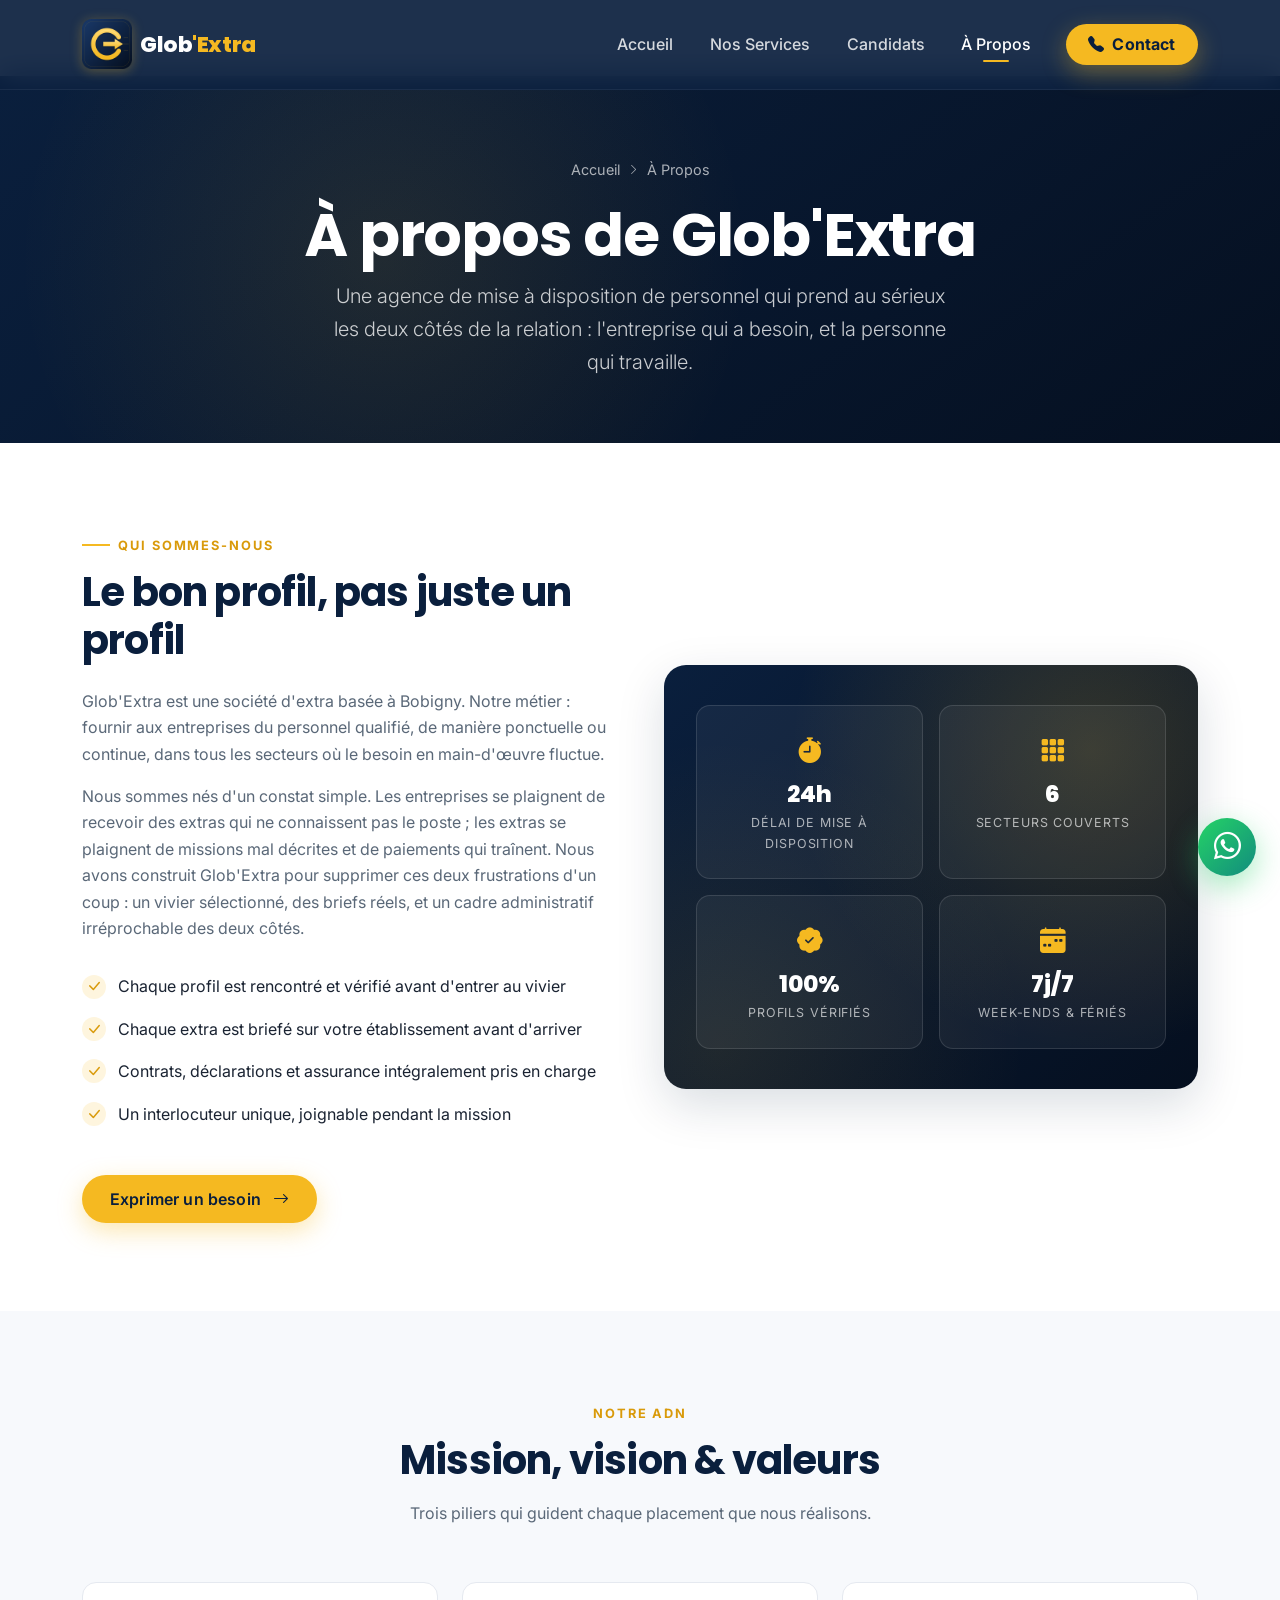
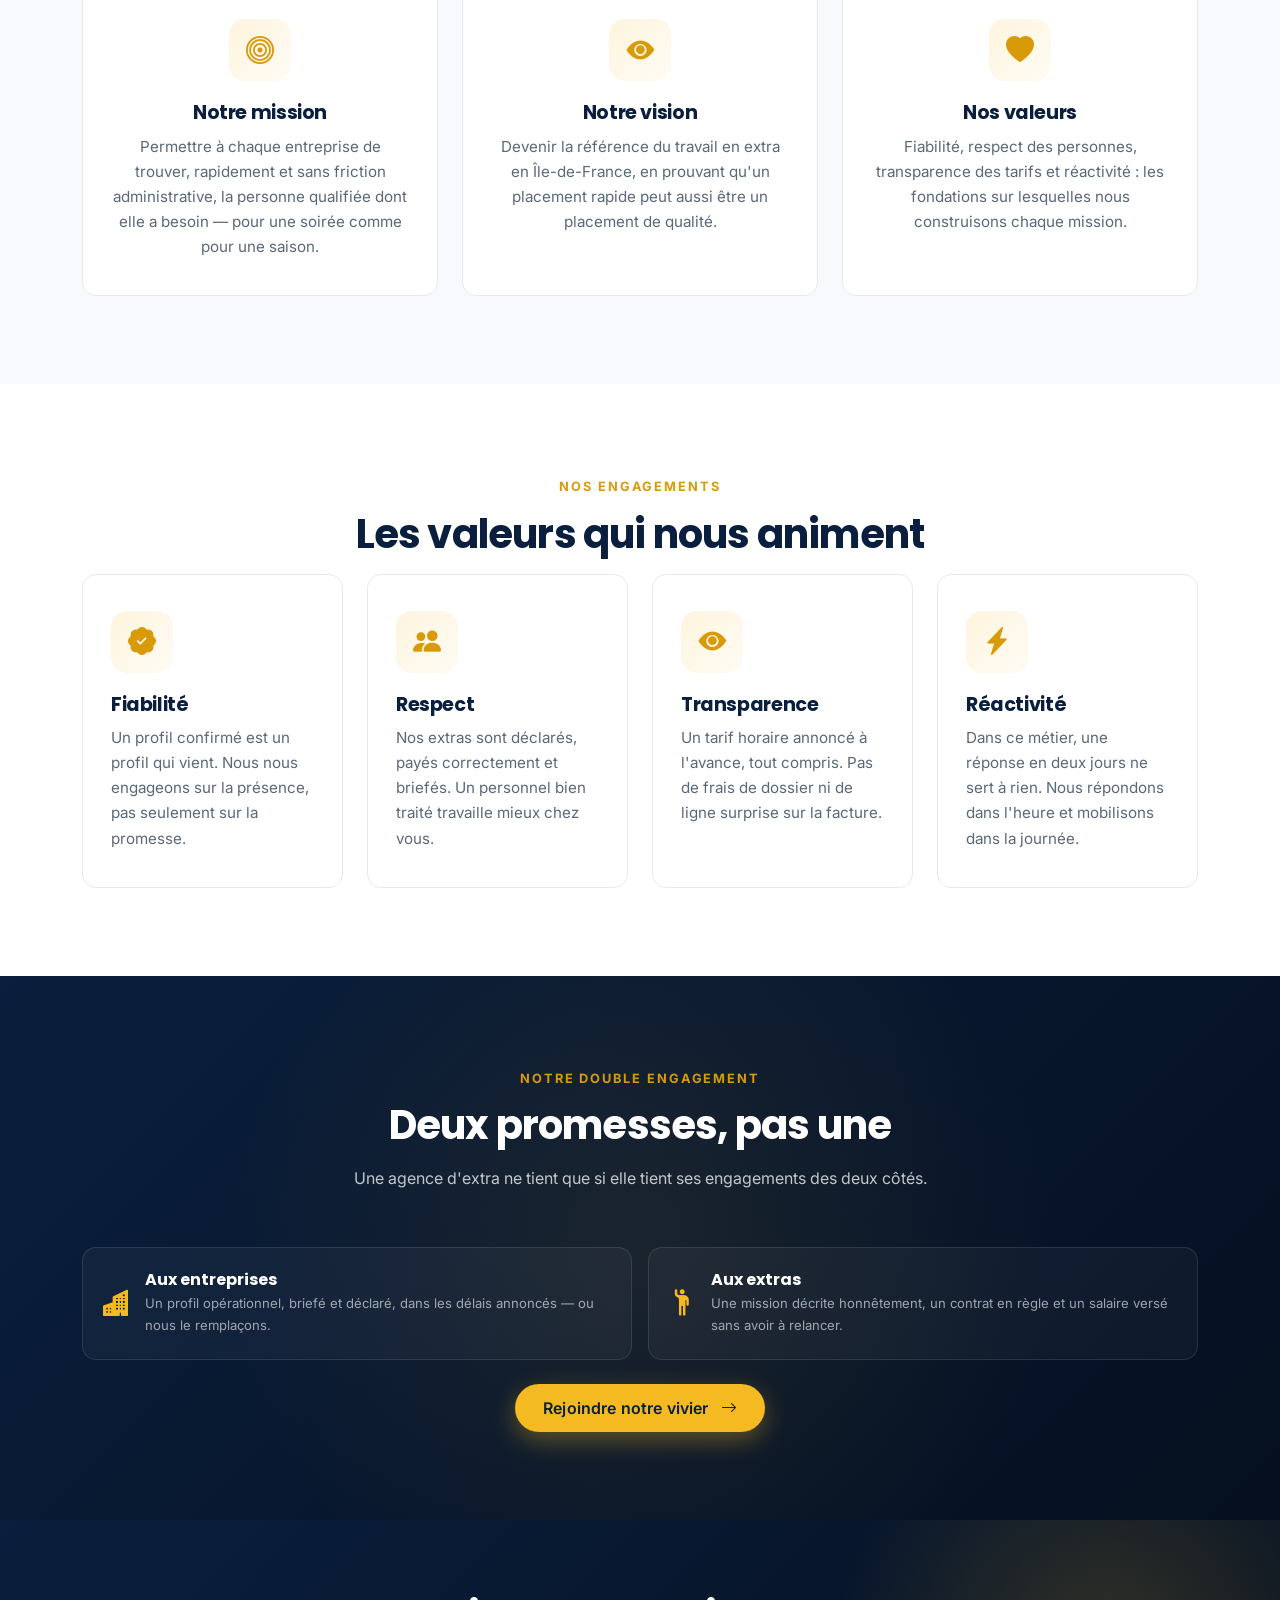
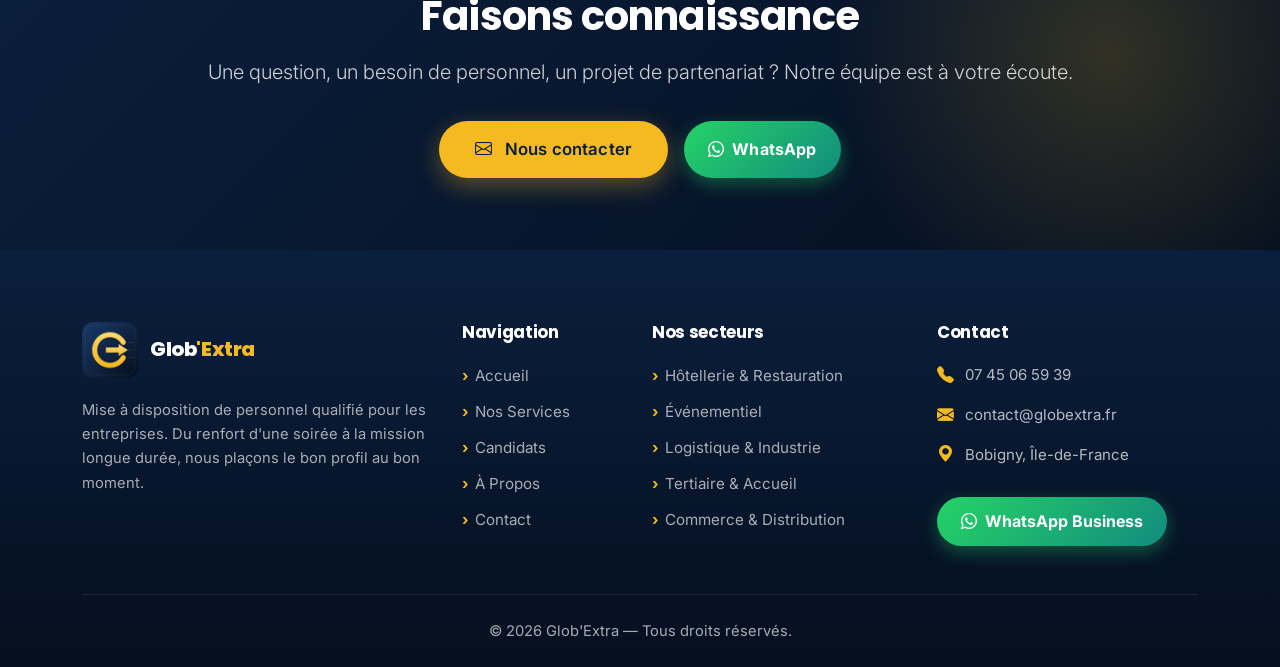
==== about.html @ 1955efe9 "first commit" ====
<!DOCTYPE html>
<html lang="fr">
<head>
    <meta charset="UTF-8">
    <meta name="viewport" content="width=device-width, initial-scale=1">
    <title>À Propos — Glob'Extra</title>
    <meta name="description" content="Glob'Extra, agence de mise à disposition de personnel qualifié basée à Bobigny. Notre approche, nos valeurs et notre engagement envers les entreprises comme envers nos extras.">

    <!-- Favicon -->
    <link rel="icon" type="image/png" href="assets/images/logo.png">
    <link rel="apple-touch-icon" href="assets/images/logo.png">

    <!-- Fonts -->
    <link rel="preconnect" href="https://fonts.googleapis.com">
    <link rel="preconnect" href="https://fonts.gstatic.com" crossorigin>
    <link href="https://fonts.googleapis.com/css2?family=Inter:wght@400;500;600;700&family=Poppins:wght@600;700;800&display=swap" rel="stylesheet">

    <!-- Bootstrap -->
    <link href="https://cdn.jsdelivr.net/npm/bootstrap@5.3.3/dist/css/bootstrap.min.css" rel="stylesheet">
    <link href="https://cdn.jsdelivr.net/npm/bootstrap-icons@1.11.3/font/bootstrap-icons.css" rel="stylesheet">
    <link rel="stylesheet" href="css/style.css">
</head>
<body>

<!-- ============ NAVBAR ============ -->
<nav class="navbar navbar-expand-lg fixed-top" id="mainNav">
    <div class="container">
        <a class="navbar-brand d-flex align-items-center" href="index.html">
            <img src="assets/images/logo.png" alt="Logo" style="height: 50px;" class="me-2">
            <span>Glob<span class="brand-accent">'Extra</span></span>
        </a>

        <button class="navbar-toggler" type="button" data-bs-toggle="collapse" data-bs-target="#navbarNav">
            <i class="bi bi-list text-white fs-2"></i>
        </button>

        <div class="collapse navbar-collapse" id="navbarNav">
            <ul class="navbar-nav ms-auto align-items-lg-center">
                <li class="nav-item"><a class="nav-link" href="index.html">Accueil</a></li>
                <li class="nav-item"><a class="nav-link" href="services.html">Nos Services</a></li>
                <li class="nav-item"><a class="nav-link" href="candidats.html">Candidats</a></li>
                <li class="nav-item"><a class="nav-link active" href="about.html">À Propos</a></li>
                <li class="nav-item ms-lg-3 mt-2 mt-lg-0">
                    <a class="btn btn-accent" href="contact.html">
                        <i class="bi bi-telephone-fill me-1"></i> Contact
                    </a>
                </li>
            </ul>
        </div>
    </div>
</nav>

<!-- ============ HEADER ============ -->
<section class="page-header">
    <div class="container">
        <div class="breadcrumb-nav">
            <a href="index.html">Accueil</a>
            <i class="bi bi-chevron-right"></i>
            <span>À Propos</span>
        </div>
        <h1>À propos de Glob'Extra</h1>
        <p class="lead">
            Une agence de mise à disposition de personnel qui prend au sérieux
            les deux côtés de la relation : l'entreprise qui a besoin, et la personne qui travaille.
        </p>
    </div>
</section>

<!-- ============ PRÉSENTATION ============ -->
<section class="section">
    <div class="container">
        <div class="row align-items-center g-5">
            <div class="col-lg-6 reveal">
                <span class="section-eyebrow">Qui sommes-nous</span>
                <h2 class="mb-4">Le bon profil, pas juste un profil</h2>
                <p>
                    Glob'Extra est une société d'extra basée à Bobigny. Notre métier : fournir
                    aux entreprises du personnel qualifié, de manière ponctuelle ou continue,
                    dans tous les secteurs où le besoin en main-d'œuvre fluctue.
                </p>
                <p>
                    Nous sommes nés d'un constat simple. Les entreprises se plaignent de recevoir
                    des extras qui ne connaissent pas le poste ; les extras se plaignent de missions
                    mal décrites et de paiements qui traînent. Nous avons construit Glob'Extra
                    pour supprimer ces deux frustrations d'un coup : un vivier sélectionné, des
                    briefs réels, et un cadre administratif irréprochable des deux côtés.
                </p>

                <ul class="about-list">
                    <li>
                        <span class="check"><i class="bi bi-check-lg"></i></span>
                        Chaque profil est rencontré et vérifié avant d'entrer au vivier
                    </li>
                    <li>
                        <span class="check"><i class="bi bi-check-lg"></i></span>
                        Chaque extra est briefé sur votre établissement avant d'arriver
                    </li>
                    <li>
                        <span class="check"><i class="bi bi-check-lg"></i></span>
                        Contrats, déclarations et assurance intégralement pris en charge
                    </li>
                    <li>
                        <span class="check"><i class="bi bi-check-lg"></i></span>
                        Un interlocuteur unique, joignable pendant la mission
                    </li>
                </ul>

                <a href="contact.html" class="btn btn-accent mt-3">
                    Exprimer un besoin <i class="bi bi-arrow-right ms-2"></i>
                </a>
            </div>

            <div class="col-lg-6 reveal reveal-delay-1">
                <div class="about-visual">
                    <div class="about-visual-grid">
                        <div class="about-visual-item">
                            <i class="bi bi-stopwatch-fill"></i>
                            <div class="v">24h</div>
                            <div class="l">Délai de mise à disposition</div>
                        </div>
                        <div class="about-visual-item">
                            <i class="bi bi-grid-3x3-gap-fill"></i>
                            <div class="v">6</div>
                            <div class="l">Secteurs couverts</div>
                        </div>
                        <div class="about-visual-item">
                            <i class="bi bi-patch-check-fill"></i>
                            <div class="v">100%</div>
                            <div class="l">Profils vérifiés</div>
                        </div>
                        <div class="about-visual-item">
                            <i class="bi bi-calendar-week-fill"></i>
                            <div class="v">7j/7</div>
                            <div class="l">Week-ends & fériés</div>
                        </div>
                    </div>
                </div>
            </div>
        </div>
    </div>
</section>

<!-- ============ MISSION / VISION ============ -->
<section class="section section-soft">
    <div class="container">
        <div class="text-center">
            <span class="section-eyebrow reveal">Notre ADN</span>
            <h2 class="section-title reveal">Mission, vision &amp; valeurs</h2>
            <p class="section-subtitle reveal">
                Trois piliers qui guident chaque placement que nous réalisons.
            </p>
        </div>

        <div class="row g-4">
            <div class="col-md-4 reveal">
                <div class="feature-card text-center">
                    <div class="feature-icon mx-auto"><i class="bi bi-bullseye"></i></div>
                    <h5>Notre mission</h5>
                    <p>Permettre à chaque entreprise de trouver, rapidement et sans friction administrative, la personne qualifiée dont elle a besoin — pour une soirée comme pour une saison.</p>
                </div>
            </div>
            <div class="col-md-4 reveal reveal-delay-1">
                <div class="feature-card text-center">
                    <div class="feature-icon mx-auto"><i class="bi bi-eye-fill"></i></div>
                    <h5>Notre vision</h5>
                    <p>Devenir la référence du travail en extra en Île-de-France, en prouvant qu'un placement rapide peut aussi être un placement de qualité.</p>
                </div>
            </div>
            <div class="col-md-4 reveal reveal-delay-2">
                <div class="feature-card text-center">
                    <div class="feature-icon mx-auto"><i class="bi bi-heart-fill"></i></div>
                    <h5>Nos valeurs</h5>
                    <p>Fiabilité, respect des personnes, transparence des tarifs et réactivité : les fondations sur lesquelles nous construisons chaque mission.</p>
                </div>
            </div>
        </div>
    </div>
</section>

<!-- ============ VALEURS DÉTAILLÉES ============ -->
<section class="section">
    <div class="container">
        <div class="text-center">
            <span class="section-eyebrow reveal">Nos engagements</span>
            <h2 class="section-title reveal">Les valeurs qui nous animent</h2>
        </div>

        <div class="row g-4">
            <div class="col-md-6 col-lg-3 reveal">
                <div class="feature-card">
                    <div class="feature-icon"><i class="bi bi-patch-check-fill"></i></div>
                    <h5>Fiabilité</h5>
                    <p>Un profil confirmé est un profil qui vient. Nous nous engageons sur la présence, pas seulement sur la promesse.</p>
                </div>
            </div>
            <div class="col-md-6 col-lg-3 reveal reveal-delay-1">
                <div class="feature-card">
                    <div class="feature-icon"><i class="bi bi-people-fill"></i></div>
                    <h5>Respect</h5>
                    <p>Nos extras sont déclarés, payés correctement et briefés. Un personnel bien traité travaille mieux chez vous.</p>
                </div>
            </div>
            <div class="col-md-6 col-lg-3 reveal reveal-delay-2">
                <div class="feature-card">
                    <div class="feature-icon"><i class="bi bi-eye-fill"></i></div>
                    <h5>Transparence</h5>
                    <p>Un tarif horaire annoncé à l'avance, tout compris. Pas de frais de dossier ni de ligne surprise sur la facture.</p>
                </div>
            </div>
            <div class="col-md-6 col-lg-3 reveal reveal-delay-3">
                <div class="feature-card">
                    <div class="feature-icon"><i class="bi bi-lightning-charge-fill"></i></div>
                    <h5>Réactivité</h5>
                    <p>Dans ce métier, une réponse en deux jours ne sert à rien. Nous répondons dans l'heure et mobilisons dans la journée.</p>
                </div>
            </div>
        </div>
    </div>
</section>

<!-- ============ DOUBLE ENGAGEMENT ============ -->
<section class="section section-dark">
    <div class="container">
        <div class="text-center">
            <span class="section-eyebrow reveal">Notre double engagement</span>
            <h2 class="section-title reveal">Deux promesses, pas une</h2>
            <p class="section-subtitle reveal" style="color: rgba(255,255,255,0.75);">
                Une agence d'extra ne tient que si elle tient ses engagements des deux côtés.
            </p>
        </div>

        <div class="row g-3">
            <div class="col-lg-6 reveal">
                <div class="sector-tile">
                    <i class="bi bi-buildings-fill"></i>
                    <div>
                        <div class="name">Aux entreprises</div>
                        <div class="roles">Un profil opérationnel, briefé et déclaré, dans les délais annoncés — ou nous le remplaçons.</div>
                    </div>
                </div>
            </div>
            <div class="col-lg-6 reveal reveal-delay-1">
                <div class="sector-tile">
                    <i class="bi bi-person-raised-hand"></i>
                    <div>
                        <div class="name">Aux extras</div>
                        <div class="roles">Une mission décrite honnêtement, un contrat en règle et un salaire versé sans avoir à relancer.</div>
                    </div>
                </div>
            </div>
        </div>

        <div class="text-center mt-4">
            <a href="candidats.html" class="btn btn-accent reveal reveal-delay-2">
                Rejoindre notre vivier <i class="bi bi-arrow-right ms-2"></i>
            </a>
        </div>
    </div>
</section>

<!-- ============ CTA BANNER ============ -->
<section class="cta-banner">
    <div class="container text-center">
        <h2 class="mb-3 reveal">Faisons connaissance</h2>
        <p class="lead mb-4 reveal reveal-delay-1">
            Une question, un besoin de personnel, un projet de partenariat ? Notre équipe est à votre écoute.
        </p>
        <div class="hero-actions reveal reveal-delay-2">
            <a href="contact.html" class="btn btn-accent btn-lg">
                <i class="bi bi-envelope me-2"></i> Nous contacter
            </a>
            <a href="https://wa.me/33745065939" target="_blank" class="btn btn-whatsapp">
                <i class="bi bi-whatsapp"></i> WhatsApp
            </a>
        </div>
    </div>
</section>

<!-- ============ FOOTER ============ -->
<footer class="site-footer">
    <div class="container">
        <div class="row g-4">
            <div class="col-lg-4 col-md-12">
                <div class="footer-brand">
                    <img src="assets/images/logo.png" alt="Glob'Extra">
                    <span class="name">Glob<span>'Extra</span></span>
                </div>
                <p>Mise à disposition de personnel qualifié pour les entreprises. Du renfort d'une soirée à la mission longue durée, nous plaçons le bon profil au bon moment.</p>
            </div>

            <div class="col-lg-2 col-md-4 col-6">
                <h5>Navigation</h5>
                <ul class="footer-links">
                    <li><a href="index.html">Accueil</a></li>
                    <li><a href="services.html">Nos Services</a></li>
                    <li><a href="candidats.html">Candidats</a></li>
                    <li><a href="about.html">À Propos</a></li>
                    <li><a href="contact.html">Contact</a></li>
                </ul>
            </div>

            <div class="col-lg-3 col-md-4 col-6">
                <h5>Nos secteurs</h5>
                <ul class="footer-links">
                    <li><a href="services.html">Hôtellerie &amp; Restauration</a></li>
                    <li><a href="services.html">Événementiel</a></li>
                    <li><a href="services.html">Logistique &amp; Industrie</a></li>
                    <li><a href="services.html">Tertiaire &amp; Accueil</a></li>
                    <li><a href="services.html">Commerce &amp; Distribution</a></li>
                </ul>
            </div>

            <div class="col-lg-3 col-md-4">
                <h5>Contact</h5>
                <div class="footer-contact-item">
                    <i class="bi bi-telephone-fill"></i>
                    <a href="tel:0745065939">07 45 06 59 39</a>
                </div>
                <div class="footer-contact-item">
                    <i class="bi bi-envelope-fill"></i>
                    <a href="mailto:contact@globextra.fr">contact@globextra.fr</a>
                </div>
                <div class="footer-contact-item">
                    <i class="bi bi-geo-alt-fill"></i>
                    <span>Bobigny, Île-de-France</span>
                </div>
                <a href="https://wa.me/33745065939" target="_blank" class="btn-whatsapp mt-3">
                    <i class="bi bi-whatsapp"></i> WhatsApp Business
                </a>
            </div>
        </div>

        <div class="footer-bottom">
            <p class="mb-0">&copy; 2026 Glob'Extra — Tous droits réservés.</p>
        </div>
    </div>
</footer>

<!-- Floating WhatsApp -->
<a href="https://wa.me/33745065939" target="_blank" class="whatsapp-floating" aria-label="Contactez-nous sur WhatsApp">
    <i class="bi bi-whatsapp"></i>
</a>

<script src="https://cdn.jsdelivr.net/npm/bootstrap@5.3.3/dist/js/bootstrap.bundle.min.js"></script>
<script src="js/script.js"></script>
</body>
</html>
---- css/style.css ----
/* ========================================
   GLOB'EXTRA — Modern Stylesheet
   ======================================== */

:root {
    --color-primary: #0a1f3d;
    --color-primary-dark: #050f1f;
    --color-primary-light: #1a3a6b;
    --color-accent: #f5b921;
    --color-accent-dark: #d99a0a;
    --color-accent-light: #ffd566;
    --color-text: #1a2332;
    --color-text-light: #5a6878;
    --color-bg: #ffffff;
    --color-bg-soft: #f7f9fc;
    --color-border: #e5e9f0;
    --shadow-sm: 0 2px 8px rgba(10, 31, 61, 0.06);
    --shadow-md: 0 8px 24px rgba(10, 31, 61, 0.1);
    --shadow-lg: 0 16px 48px rgba(10, 31, 61, 0.15);
    --shadow-accent: 0 8px 24px rgba(245, 185, 33, 0.35);
    --radius: 14px;
    --radius-lg: 22px;
    --transition: all 0.35s cubic-bezier(0.4, 0, 0.2, 1);
}

/* ----------  RESET / BASE  ---------- */
* { box-sizing: border-box; }

html { scroll-behavior: smooth; }

body {
    font-family: 'Inter', 'Segoe UI', system-ui, -apple-system, sans-serif;
    color: var(--color-text);
    background: var(--color-bg);
    line-height: 1.65;
    -webkit-font-smoothing: antialiased;
    padding-top: 76px;
    overflow-x: hidden;
}

h1, h2, h3, h4, h5, h6 {
    font-family: 'Poppins', 'Inter', sans-serif;
    font-weight: 700;
    color: var(--color-primary);
    letter-spacing: -0.02em;
}

h1 { font-size: clamp(2.25rem, 5vw, 3.75rem); line-height: 1.1; }
h2 { font-size: clamp(1.75rem, 3.5vw, 2.5rem); line-height: 1.2; }
h3 { font-size: clamp(1.4rem, 2.5vw, 1.85rem); }

p { color: var(--color-text-light); }

a { transition: var(--transition); }

::selection { background: var(--color-accent); color: var(--color-primary); }

/* ----------  NAVBAR  ---------- */
.navbar {
    background: rgba(10, 31, 61, 0.92) !important;
    backdrop-filter: saturate(180%) blur(14px);
    -webkit-backdrop-filter: saturate(180%) blur(14px);
    padding: 0.9rem 0;
    transition: var(--transition);
    border-bottom: 1px solid rgba(255, 255, 255, 0.06);
}

.navbar.scrolled {
    background: rgba(5, 15, 31, 0.97) !important;
    padding: 0.6rem 0;
    box-shadow: var(--shadow-md);
}

.navbar-brand {
    font-family: 'Poppins', sans-serif;
    font-weight: 800;
    font-size: 1.35rem;
    color: #ffffff !important;
    letter-spacing: -0.02em;
}

.navbar-brand .brand-accent { color: var(--color-accent); }

.navbar-brand img {
    transition: var(--transition);
    filter: drop-shadow(0 2px 6px rgba(245, 185, 33, 0.3));
}

.navbar-nav .nav-link {
    color: rgba(255, 255, 255, 0.82) !important;
    font-weight: 500;
    padding: 0.5rem 1rem !important;
    margin: 0 0.15rem;
    position: relative;
    transition: var(--transition);
}

.navbar-nav .nav-link::after {
    content: '';
    position: absolute;
    left: 50%;
    bottom: 0.25rem;
    width: 0;
    height: 2px;
    background: var(--color-accent);
    transition: var(--transition);
    transform: translateX(-50%);
    border-radius: 2px;
}

.navbar-nav .nav-link:hover,
.navbar-nav .nav-link.active {
    color: #ffffff !important;
}

.navbar-nav .nav-link:hover::after,
.navbar-nav .nav-link.active::after {
    width: 26px;
}

.navbar .btn-accent {
    background: var(--color-accent);
    color: var(--color-primary);
    font-weight: 700;
    border: none;
    padding: 0.55rem 1.4rem;
    border-radius: 50px;
    transition: var(--transition);
    box-shadow: var(--shadow-accent);
}

.navbar .btn-accent:hover {
    background: var(--color-accent-light);
    transform: translateY(-2px);
    box-shadow: 0 12px 28px rgba(245, 185, 33, 0.45);
}

.navbar-toggler {
    border: none;
    padding: 0.4rem 0.6rem;
}

.navbar-toggler:focus { box-shadow: 0 0 0 2px rgba(245, 185, 33, 0.4); }

/* ----------  BUTTONS  ---------- */
.btn {
    font-weight: 600;
    border-radius: 50px;
    padding: 0.75rem 1.75rem;
    transition: var(--transition);
    letter-spacing: 0.01em;
    border: none;
}

.btn-accent {
    background: var(--color-accent);
    color: var(--color-primary);
    box-shadow: var(--shadow-accent);
}

.btn-accent:hover {
    background: var(--color-accent-light);
    color: var(--color-primary);
    transform: translateY(-2px);
    box-shadow: 0 12px 30px rgba(245, 185, 33, 0.5);
}

.btn-outline-light-modern {
    background: transparent;
    color: #fff;
    border: 2px solid rgba(255, 255, 255, 0.4);
}

.btn-outline-light-modern:hover {
    background: #fff;
    color: var(--color-primary);
    border-color: #fff;
    transform: translateY(-2px);
}

.btn-outline-dark-modern {
    background: transparent;
    color: var(--color-primary);
    border: 2px solid var(--color-primary);
}

.btn-outline-dark-modern:hover {
    background: var(--color-primary);
    color: #fff;
    transform: translateY(-2px);
}

.btn-lg { padding: 1rem 2.25rem; font-size: 1.05rem; }

/* ----------  HERO  ---------- */
.hero {
    min-height: calc(100vh - 76px);
    background:
        linear-gradient(135deg, rgba(10, 31, 61, 0.88) 0%, rgba(5, 15, 31, 0.95) 100%),
        radial-gradient(ellipse at top right, #1a3a6b 0%, #0a1f3d 70%);
    position: relative;
    overflow: hidden;
    display: flex;
    align-items: center;
    color: #fff;
    text-align: center;
    padding: 5rem 0;
}

.hero::before {
    content: '';
    position: absolute;
    inset: 0;
    background-image:
        radial-gradient(circle at 20% 30%, rgba(245, 185, 33, 0.12) 0%, transparent 40%),
        radial-gradient(circle at 80% 70%, rgba(245, 185, 33, 0.08) 0%, transparent 40%);
    pointer-events: none;
}

.hero::after {
    content: '';
    position: absolute;
    inset: 0;
    background-image:
        linear-gradient(rgba(255, 255, 255, 0.025) 1px, transparent 1px),
        linear-gradient(90deg, rgba(255, 255, 255, 0.025) 1px, transparent 1px);
    background-size: 60px 60px;
    pointer-events: none;
    mask-image: radial-gradient(ellipse at center, black 30%, transparent 75%);
    -webkit-mask-image: radial-gradient(ellipse at center, black 30%, transparent 75%);
}

.hero .container {
    position: relative;
    z-index: 3;
}

.hero h1 {
    color: #fff;
    font-weight: 800;
    margin-bottom: 1.25rem;
    text-shadow: 0 4px 24px rgba(0, 0, 0, 0.3);
}

.hero h1 .hero-accent {
    background: linear-gradient(135deg, var(--color-accent) 0%, var(--color-accent-light) 100%);
    -webkit-background-clip: text;
    background-clip: text;
    -webkit-text-fill-color: transparent;
    display: inline-block;
}

.hero .lead {
    font-size: 1.2rem;
    color: rgba(255, 255, 255, 0.85);
    max-width: 640px;
    margin: 0 auto 2rem;
}

.hero-badge {
    display: inline-flex;
    align-items: center;
    gap: 0.5rem;
    background: rgba(245, 185, 33, 0.15);
    border: 1px solid rgba(245, 185, 33, 0.35);
    color: var(--color-accent-light);
    padding: 0.45rem 1.1rem;
    border-radius: 50px;
    font-size: 0.85rem;
    font-weight: 600;
    margin-bottom: 1.75rem;
    backdrop-filter: blur(10px);
}

.hero-actions {
    display: flex;
    gap: 1rem;
    justify-content: center;
    flex-wrap: wrap;
    margin-top: 2rem;
}

.hero-stats {
    display: grid;
    grid-template-columns: repeat(3, 1fr);
    gap: 1rem;
    max-width: 700px;
    margin: 4rem auto 0;
    padding-top: 2.5rem;
    border-top: 1px solid rgba(255, 255, 255, 0.1);
}

.hero-stat-value {
    font-family: 'Poppins', sans-serif;
    font-size: 2.25rem;
    font-weight: 800;
    color: var(--color-accent);
    line-height: 1;
}

.hero-stat-label {
    font-size: 0.85rem;
    color: rgba(255, 255, 255, 0.7);
    text-transform: uppercase;
    letter-spacing: 0.08em;
    margin-top: 0.4rem;
}

/* ----------  PAGE HEADER (sub-pages)  ---------- */
.page-header {
    background:
        linear-gradient(135deg, rgba(10, 31, 61, 0.92) 0%, rgba(5, 15, 31, 0.96) 100%),
        radial-gradient(ellipse at top right, #1a3a6b 0%, #0a1f3d 70%);
    color: #fff;
    text-align: center;
    padding: 5rem 1rem 4rem;
    position: relative;
    overflow: hidden;
}

.page-header::before {
    content: '';
    position: absolute;
    inset: 0;
    background-image:
        radial-gradient(circle at 30% 50%, rgba(245, 185, 33, 0.1) 0%, transparent 40%);
}

.page-header .container { position: relative; z-index: 2; }

.page-header h1 {
    color: #fff;
    margin-bottom: 0.75rem;
}

.page-header .lead {
    color: rgba(255, 255, 255, 0.78);
    max-width: 620px;
    margin: 0 auto;
}

.breadcrumb-nav {
    display: inline-flex;
    align-items: center;
    gap: 0.5rem;
    color: rgba(255, 255, 255, 0.65);
    font-size: 0.9rem;
    margin-bottom: 1.25rem;
}

.breadcrumb-nav a {
    color: rgba(255, 255, 255, 0.65);
    text-decoration: none;
}

.breadcrumb-nav a:hover { color: var(--color-accent); }

.breadcrumb-nav .bi-chevron-right { font-size: 0.7rem; }

/* ----------  SECTIONS  ---------- */
.section {
    padding: 5.5rem 0;
}

.section-soft {
    background: var(--color-bg-soft);
}

.section-dark {
    background: linear-gradient(135deg, var(--color-primary) 0%, var(--color-primary-dark) 100%);
    color: #fff;
    position: relative;
    overflow: hidden;
}

.section-dark::before {
    content: '';
    position: absolute;
    inset: 0;
    background-image: radial-gradient(circle at 50% 50%, rgba(245, 185, 33, 0.08) 0%, transparent 60%);
}

.section-dark .container { position: relative; z-index: 2; }

.section-dark h2 { color: #fff; }
.section-dark p { color: rgba(255, 255, 255, 0.78); }

.section-eyebrow {
    display: inline-block;
    font-size: 0.8rem;
    font-weight: 700;
    text-transform: uppercase;
    letter-spacing: 0.15em;
    color: var(--color-accent-dark);
    margin-bottom: 0.75rem;
    position: relative;
    padding-left: 2.25rem;
}

.section-eyebrow::before {
    content: '';
    position: absolute;
    left: 0;
    top: 50%;
    width: 28px;
    height: 2px;
    background: var(--color-accent);
    transform: translateY(-50%);
}

.section-title {
    margin-bottom: 1rem;
}

.section-subtitle {
    color: var(--color-text-light);
    max-width: 620px;
    margin: 0 auto 3.5rem;
}

.text-center .section-eyebrow { padding-left: 0; }
.text-center .section-eyebrow::before { display: none; }

/* ----------  FEATURE CARDS  ---------- */
.feature-card {
    background: #fff;
    border-radius: var(--radius);
    padding: 2.25rem 1.75rem;
    height: 100%;
    border: 1px solid var(--color-border);
    transition: var(--transition);
    position: relative;
    overflow: hidden;
}

.feature-card::before {
    content: '';
    position: absolute;
    top: 0;
    left: 0;
    width: 100%;
    height: 3px;
    background: linear-gradient(90deg, var(--color-accent) 0%, var(--color-accent-light) 100%);
    transform: scaleX(0);
    transform-origin: left;
    transition: transform 0.45s ease;
}

.feature-card:hover {
    transform: translateY(-6px);
    box-shadow: var(--shadow-md);
    border-color: transparent;
}

.feature-card:hover::before { transform: scaleX(1); }

.feature-icon {
    width: 62px;
    height: 62px;
    border-radius: 16px;
    background: linear-gradient(135deg, rgba(245, 185, 33, 0.15) 0%, rgba(245, 185, 33, 0.05) 100%);
    display: inline-flex;
    align-items: center;
    justify-content: center;
    margin-bottom: 1.25rem;
    font-size: 1.75rem;
    color: var(--color-accent-dark);
    transition: var(--transition);
}

.feature-card:hover .feature-icon {
    background: linear-gradient(135deg, var(--color-accent) 0%, var(--color-accent-dark) 100%);
    color: #fff;
    transform: rotate(-6deg) scale(1.05);
}

.feature-card h5 {
    margin-bottom: 0.6rem;
    font-size: 1.2rem;
}

.feature-card p {
    color: var(--color-text-light);
    font-size: 0.95rem;
    margin-bottom: 0;
}

/* ----------  SERVICE CARDS  ---------- */
.service-card {
    background: #fff;
    border-radius: var(--radius);
    overflow: hidden;
    border: 1px solid var(--color-border);
    height: 100%;
    transition: var(--transition);
    display: flex;
    flex-direction: column;
}

.service-card:hover {
    transform: translateY(-8px);
    box-shadow: var(--shadow-lg);
    border-color: transparent;
}

.service-card-media {
    height: 200px;
    background: linear-gradient(135deg, var(--color-primary) 0%, var(--color-primary-light) 100%);
    position: relative;
    display: flex;
    align-items: center;
    justify-content: center;
    overflow: hidden;
}

.service-card-media::before {
    content: '';
    position: absolute;
    inset: 0;
    background-image:
        radial-gradient(circle at 70% 30%, rgba(245, 185, 33, 0.2) 0%, transparent 50%);
}

.service-card-media i {
    position: relative;
    z-index: 2;
    font-size: 4rem;
    color: rgba(255, 255, 255, 0.95);
    filter: drop-shadow(0 4px 12px rgba(0, 0, 0, 0.25));
    transition: var(--transition);
}

.service-card:hover .service-card-media i {
    transform: scale(1.1) rotate(-4deg);
}

.service-card-body {
    padding: 1.75rem;
    flex: 1;
    display: flex;
    flex-direction: column;
}

.service-card-body h4 {
    font-size: 1.25rem;
    margin-bottom: 0.75rem;
}

.service-card-body p {
    flex: 1;
    margin-bottom: 1.25rem;
    font-size: 0.95rem;
}

.service-features {
    list-style: none;
    padding: 0;
    margin: 0 0 1.5rem;
}

.service-features li {
    padding: 0.35rem 0;
    color: var(--color-text);
    font-size: 0.92rem;
    display: flex;
    align-items: center;
    gap: 0.6rem;
}

.service-features li i {
    color: var(--color-accent-dark);
    font-size: 1.05rem;
}

.service-link {
    display: inline-flex;
    align-items: center;
    gap: 0.4rem;
    color: var(--color-primary);
    font-weight: 600;
    text-decoration: none;
    align-self: flex-start;
}

.service-link:hover {
    color: var(--color-accent-dark);
    gap: 0.7rem;
}

.service-link i { transition: var(--transition); }

/* ----------  ABOUT SECTION  ---------- */
.about-image-wrap {
    position: relative;
    border-radius: var(--radius-lg);
    overflow: hidden;
    box-shadow: var(--shadow-lg);
}

.about-image-wrap img {
    width: 100%;
    height: 100%;
    object-fit: cover;
    display: block;
    transition: transform 0.6s ease;
}

.about-image-wrap:hover img { transform: scale(1.04); }

.about-image-wrap::after {
    content: '';
    position: absolute;
    inset: 0;
    background: linear-gradient(135deg, transparent 60%, rgba(245, 185, 33, 0.15) 100%);
    pointer-events: none;
}

.about-floating-card {
    position: absolute;
    bottom: -28px;
    left: -28px;
    background: #fff;
    padding: 1.25rem 1.5rem;
    border-radius: var(--radius);
    box-shadow: var(--shadow-lg);
    display: flex;
    align-items: center;
    gap: 1rem;
    min-width: 240px;
    z-index: 3;
}

.about-floating-card .icon {
    width: 48px;
    height: 48px;
    border-radius: 12px;
    background: linear-gradient(135deg, var(--color-accent) 0%, var(--color-accent-dark) 100%);
    display: inline-flex;
    align-items: center;
    justify-content: center;
    color: #fff;
    font-size: 1.5rem;
    flex-shrink: 0;
}

.about-floating-card .label {
    font-size: 0.78rem;
    color: var(--color-text-light);
    text-transform: uppercase;
    letter-spacing: 0.06em;
    font-weight: 600;
}

.about-floating-card .value {
    font-family: 'Poppins', sans-serif;
    font-weight: 800;
    color: var(--color-primary);
    font-size: 1.15rem;
    line-height: 1.1;
}

.about-list {
    list-style: none;
    padding: 0;
    margin: 1.5rem 0;
}

.about-list li {
    padding: 0.5rem 0;
    display: flex;
    align-items: center;
    gap: 0.75rem;
    color: var(--color-text);
}

.about-list .check {
    width: 24px;
    height: 24px;
    background: rgba(245, 185, 33, 0.15);
    border-radius: 50%;
    display: inline-flex;
    align-items: center;
    justify-content: center;
    color: var(--color-accent-dark);
    flex-shrink: 0;
}

/* ----------  CTA BANNER  ---------- */
.cta-banner {
    background: linear-gradient(135deg, var(--color-primary) 0%, var(--color-primary-dark) 100%);
    color: #fff;
    padding: 4.5rem 0;
    position: relative;
    overflow: hidden;
}

.cta-banner::before {
    content: '';
    position: absolute;
    top: -50%;
    right: -10%;
    width: 600px;
    height: 600px;
    background: radial-gradient(circle, rgba(245, 185, 33, 0.18) 0%, transparent 65%);
}

.cta-banner .container { position: relative; z-index: 2; }
.cta-banner h2 { color: #fff; }
.cta-banner p { color: rgba(255, 255, 255, 0.8); }

/* ----------  CONTACT  ---------- */
.contact-info-card {
    background: #fff;
    border-radius: var(--radius);
    padding: 2.25rem;
    border: 1px solid var(--color-border);
    height: 100%;
}

.contact-info-item {
    display: flex;
    align-items: flex-start;
    gap: 1rem;
    padding: 1rem 0;
    border-bottom: 1px solid var(--color-border);
}

.contact-info-item:last-of-type { border-bottom: none; }

.contact-info-item .icon-wrap {
    width: 44px;
    height: 44px;
    border-radius: 12px;
    background: linear-gradient(135deg, rgba(245, 185, 33, 0.15) 0%, rgba(245, 185, 33, 0.05) 100%);
    display: inline-flex;
    align-items: center;
    justify-content: center;
    color: var(--color-accent-dark);
    font-size: 1.25rem;
    flex-shrink: 0;
}

.contact-info-item .label {
    font-size: 0.78rem;
    color: var(--color-text-light);
    text-transform: uppercase;
    letter-spacing: 0.06em;
    font-weight: 600;
    margin-bottom: 0.15rem;
}

.contact-info-item .value {
    font-weight: 600;
    color: var(--color-primary);
    text-decoration: none;
    font-size: 1.05rem;
}

.contact-info-item a.value:hover { color: var(--color-accent-dark); }

.contact-form-card {
    background: #fff;
    border-radius: var(--radius);
    padding: 2.5rem;
    border: 1px solid var(--color-border);
    box-shadow: var(--shadow-sm);
}

.form-label {
    font-weight: 600;
    color: var(--color-primary);
    font-size: 0.9rem;
    margin-bottom: 0.4rem;
}

.form-control {
    border: 1.5px solid var(--color-border);
    border-radius: 10px;
    padding: 0.75rem 1rem;
    font-size: 0.95rem;
    transition: var(--transition);
    background: #fff;
}

.form-control:focus {
    border-color: var(--color-accent);
    box-shadow: 0 0 0 4px rgba(245, 185, 33, 0.15);
    background: #fff;
}

.btn-whatsapp {
    background: linear-gradient(135deg, #25d366 0%, #128c7e 100%);
    color: #fff;
    font-weight: 700;
    padding: 0.7rem 1.5rem;
    border-radius: 50px;
    text-decoration: none;
    display: inline-flex;
    align-items: center;
    gap: 0.5rem;
    transition: var(--transition);
    border: none;
    box-shadow: 0 6px 18px rgba(37, 211, 102, 0.35);
}

.btn-whatsapp:hover {
    color: #fff;
    transform: translateY(-2px);
    box-shadow: 0 10px 24px rgba(37, 211, 102, 0.5);
}

/* ----------  TESTIMONIALS  ---------- */
.testimonial-card {
    background: #fff;
    border-radius: var(--radius);
    padding: 2rem;
    height: 100%;
    border: 1px solid var(--color-border);
    transition: var(--transition);
    position: relative;
}

.testimonial-card:hover {
    transform: translateY(-4px);
    box-shadow: var(--shadow-md);
}

.testimonial-quote {
    color: var(--color-accent);
    font-size: 2rem;
    line-height: 1;
    margin-bottom: 0.75rem;
}

.testimonial-text {
    color: var(--color-text);
    font-size: 0.98rem;
    margin-bottom: 1.5rem;
    line-height: 1.7;
}

.testimonial-author {
    display: flex;
    align-items: center;
    gap: 0.85rem;
}

.testimonial-avatar {
    width: 46px;
    height: 46px;
    border-radius: 50%;
    background: linear-gradient(135deg, var(--color-primary) 0%, var(--color-primary-light) 100%);
    color: #fff;
    display: inline-flex;
    align-items: center;
    justify-content: center;
    font-weight: 700;
    font-family: 'Poppins', sans-serif;
}

.testimonial-name {
    font-weight: 700;
    color: var(--color-primary);
    font-size: 0.95rem;
    margin-bottom: 0;
}

.testimonial-role {
    font-size: 0.82rem;
    color: var(--color-text-light);
}

.testimonial-stars {
    color: var(--color-accent);
    font-size: 0.95rem;
    margin-bottom: 0.5rem;
}

/* ----------  STATS  ---------- */
.stats-row {
    display: grid;
    grid-template-columns: repeat(auto-fit, minmax(180px, 1fr));
    gap: 1.5rem;
}

.stat-block {
    text-align: center;
    padding: 1.5rem 1rem;
}

.stat-value {
    font-family: 'Poppins', sans-serif;
    font-size: clamp(2.25rem, 4vw, 3rem);
    font-weight: 800;
    color: var(--color-accent);
    line-height: 1;
}

.stat-label {
    color: rgba(255, 255, 255, 0.8);
    font-size: 0.9rem;
    text-transform: uppercase;
    letter-spacing: 0.08em;
    margin-top: 0.5rem;
    font-weight: 500;
}

/* ----------  FOOTER  ---------- */
.site-footer {
    background: linear-gradient(180deg, #0a1f3d 0%, #050f1f 100%);
    color: rgba(255, 255, 255, 0.75);
    padding: 4.5rem 0 1.5rem;
}

.site-footer h5 {
    color: #fff;
    font-size: 1.05rem;
    margin-bottom: 1.25rem;
    font-weight: 700;
}

.site-footer p { color: rgba(255, 255, 255, 0.65); font-size: 0.92rem; }

.footer-brand {
    display: flex;
    align-items: center;
    gap: 0.75rem;
    margin-bottom: 1.25rem;
}

.footer-brand img { height: 56px; width: auto; }

.footer-brand .name {
    font-family: 'Poppins', sans-serif;
    font-weight: 800;
    color: #fff;
    font-size: 1.25rem;
    letter-spacing: -0.02em;
}

.footer-brand .name span { color: var(--color-accent); }

.footer-links {
    list-style: none;
    padding: 0;
    margin: 0;
}

.footer-links li { margin-bottom: 0.6rem; }

.footer-links a {
    color: rgba(255, 255, 255, 0.65);
    text-decoration: none;
    font-size: 0.95rem;
    display: inline-flex;
    align-items: center;
    gap: 0.4rem;
    transition: var(--transition);
}

.footer-links a::before {
    content: '›';
    color: var(--color-accent);
    font-weight: 700;
    transition: var(--transition);
}

.footer-links a:hover {
    color: #fff;
    transform: translateX(3px);
}

.footer-contact-item {
    display: flex;
    align-items: center;
    gap: 0.7rem;
    margin-bottom: 0.75rem;
    color: rgba(255, 255, 255, 0.7);
    font-size: 0.94rem;
}

.footer-contact-item i {
    color: var(--color-accent);
    font-size: 1.05rem;
}

.footer-contact-item a {
    color: inherit;
    text-decoration: none;
}

.footer-contact-item a:hover { color: var(--color-accent-light); }

.footer-bottom {
    border-top: 1px solid rgba(255, 255, 255, 0.08);
    padding-top: 1.5rem;
    margin-top: 3rem;
    text-align: center;
    font-size: 0.88rem;
    color: rgba(255, 255, 255, 0.55);
}

.footer-bottom .heart { color: var(--color-accent); }

/* ----------  FLOATING WHATSAPP  ---------- */
.whatsapp-floating {
    position: fixed;
    bottom: 24px;
    right: 24px;
    width: 58px;
    height: 58px;
    border-radius: 50%;
    background: linear-gradient(135deg, #25d366 0%, #128c7e 100%);
    color: #fff;
    display: flex;
    align-items: center;
    justify-content: center;
    font-size: 1.7rem;
    box-shadow: 0 10px 30px rgba(37, 211, 102, 0.4);
    z-index: 999;
    text-decoration: none;
    transition: var(--transition);
    animation: pulse 2.4s infinite;
}

.whatsapp-floating:hover {
    color: #fff;
    transform: scale(1.08) rotate(-6deg);
    box-shadow: 0 14px 38px rgba(37, 211, 102, 0.55);
}

@keyframes pulse {
    0%, 100% { box-shadow: 0 10px 30px rgba(37, 211, 102, 0.4), 0 0 0 0 rgba(37, 211, 102, 0.4); }
    50% { box-shadow: 0 10px 30px rgba(37, 211, 102, 0.4), 0 0 0 12px rgba(37, 211, 102, 0); }
}

/* ----------  SECTOR TILES (sur fond sombre)  ---------- */
.sector-tile {
    background: rgba(255, 255, 255, 0.04);
    border: 1px solid rgba(255, 255, 255, 0.1);
    border-radius: var(--radius);
    padding: 1.4rem 1.25rem;
    height: 100%;
    display: flex;
    align-items: center;
    gap: 1rem;
    transition: var(--transition);
}

.sector-tile:hover {
    background: rgba(245, 185, 33, 0.1);
    border-color: rgba(245, 185, 33, 0.4);
    transform: translateY(-4px);
}

.sector-tile i {
    font-size: 1.65rem;
    color: var(--color-accent);
    flex-shrink: 0;
    transition: var(--transition);
}

.sector-tile:hover i { transform: scale(1.1) rotate(-6deg); }

.sector-tile .name {
    font-family: 'Poppins', sans-serif;
    font-weight: 700;
    color: #fff;
    font-size: 1rem;
    line-height: 1.25;
}

.sector-tile .roles {
    font-size: 0.82rem;
    color: rgba(255, 255, 255, 0.6);
    margin-top: 0.15rem;
}

/* ----------  ABOUT VISUAL PANEL  ---------- */
.about-visual {
    background: linear-gradient(135deg, var(--color-primary) 0%, var(--color-primary-dark) 100%);
    border-radius: var(--radius-lg);
    padding: 2.5rem 2rem;
    box-shadow: var(--shadow-lg);
    position: relative;
    overflow: hidden;
}

.about-visual::before {
    content: '';
    position: absolute;
    inset: 0;
    background-image:
        radial-gradient(circle at 80% 20%, rgba(245, 185, 33, 0.18) 0%, transparent 55%),
        radial-gradient(circle at 10% 90%, rgba(245, 185, 33, 0.1) 0%, transparent 50%);
}

.about-visual-grid {
    position: relative;
    z-index: 2;
    display: grid;
    grid-template-columns: repeat(2, 1fr);
    gap: 1rem;
}

.about-visual-item {
    background: rgba(255, 255, 255, 0.05);
    border: 1px solid rgba(255, 255, 255, 0.12);
    border-radius: var(--radius);
    padding: 1.5rem 1rem;
    text-align: center;
    transition: var(--transition);
}

.about-visual-item:hover {
    background: rgba(255, 255, 255, 0.09);
    transform: translateY(-4px);
}

.about-visual-item i {
    font-size: 1.6rem;
    color: var(--color-accent);
    display: block;
    margin-bottom: 0.6rem;
}

.about-visual-item .v {
    font-family: 'Poppins', sans-serif;
    font-weight: 800;
    color: #fff;
    font-size: 1.45rem;
    line-height: 1.1;
}

.about-visual-item .l {
    font-size: 0.78rem;
    color: rgba(255, 255, 255, 0.65);
    text-transform: uppercase;
    letter-spacing: 0.07em;
    margin-top: 0.35rem;
}

/* ----------  REVEAL ANIMATIONS  ---------- */
.reveal {
    opacity: 0;
    transform: translateY(28px);
    transition: opacity 0.7s ease, transform 0.7s ease;
}

.reveal.visible {
    opacity: 1;
    transform: translateY(0);
}

.reveal-delay-1 { transition-delay: 0.1s; }
.reveal-delay-2 { transition-delay: 0.2s; }
.reveal-delay-3 { transition-delay: 0.3s; }
.reveal-delay-4 { transition-delay: 0.4s; }
.reveal-delay-5 { transition-delay: 0.5s; }

/* ----------  RESPONSIVE  ---------- */
@media (max-width: 991.98px) {
    .navbar {
        background: rgba(5, 15, 31, 0.98) !important;
    }

    .navbar-collapse {
        padding-top: 1rem;
        margin-top: 0.5rem;
        border-top: 1px solid rgba(255, 255, 255, 0.08);
    }

    .hero { min-height: auto; padding: 4rem 0; }

    .hero-stats {
        grid-template-columns: repeat(3, 1fr);
        margin-top: 3rem;
        padding-top: 2rem;
    }

    .hero-stat-value { font-size: 1.6rem; }

    .about-floating-card {
        position: static;
        margin: 1.25rem auto 0;
        max-width: 280px;
    }
}

@media (max-width: 576px) {
    body { padding-top: 66px; }
    .section { padding: 4rem 0; }
    .hero-actions .btn { width: 100%; max-width: 280px; }
    .hero-stats { grid-template-columns: 1fr; gap: 1.25rem; }
    .contact-form-card { padding: 1.5rem; }
    .whatsapp-floating { width: 52px; height: 52px; font-size: 1.4rem; }
}
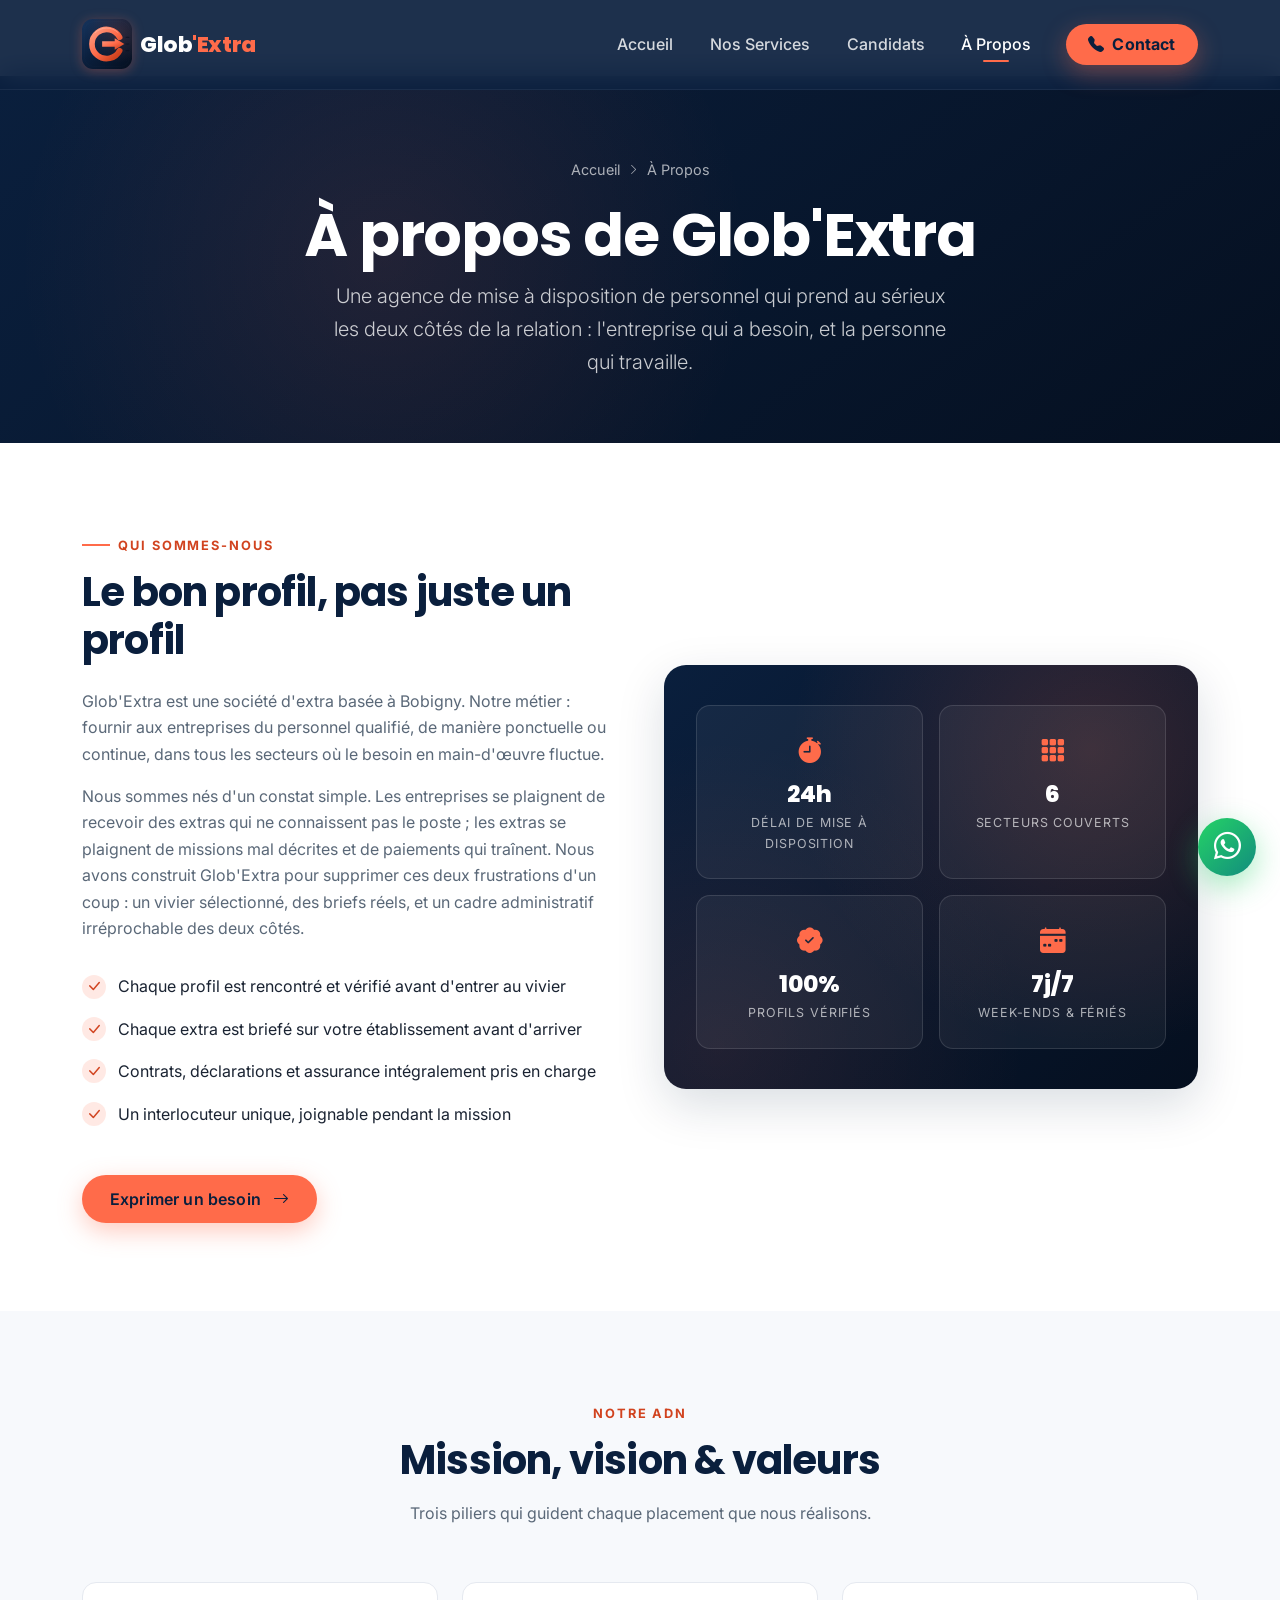
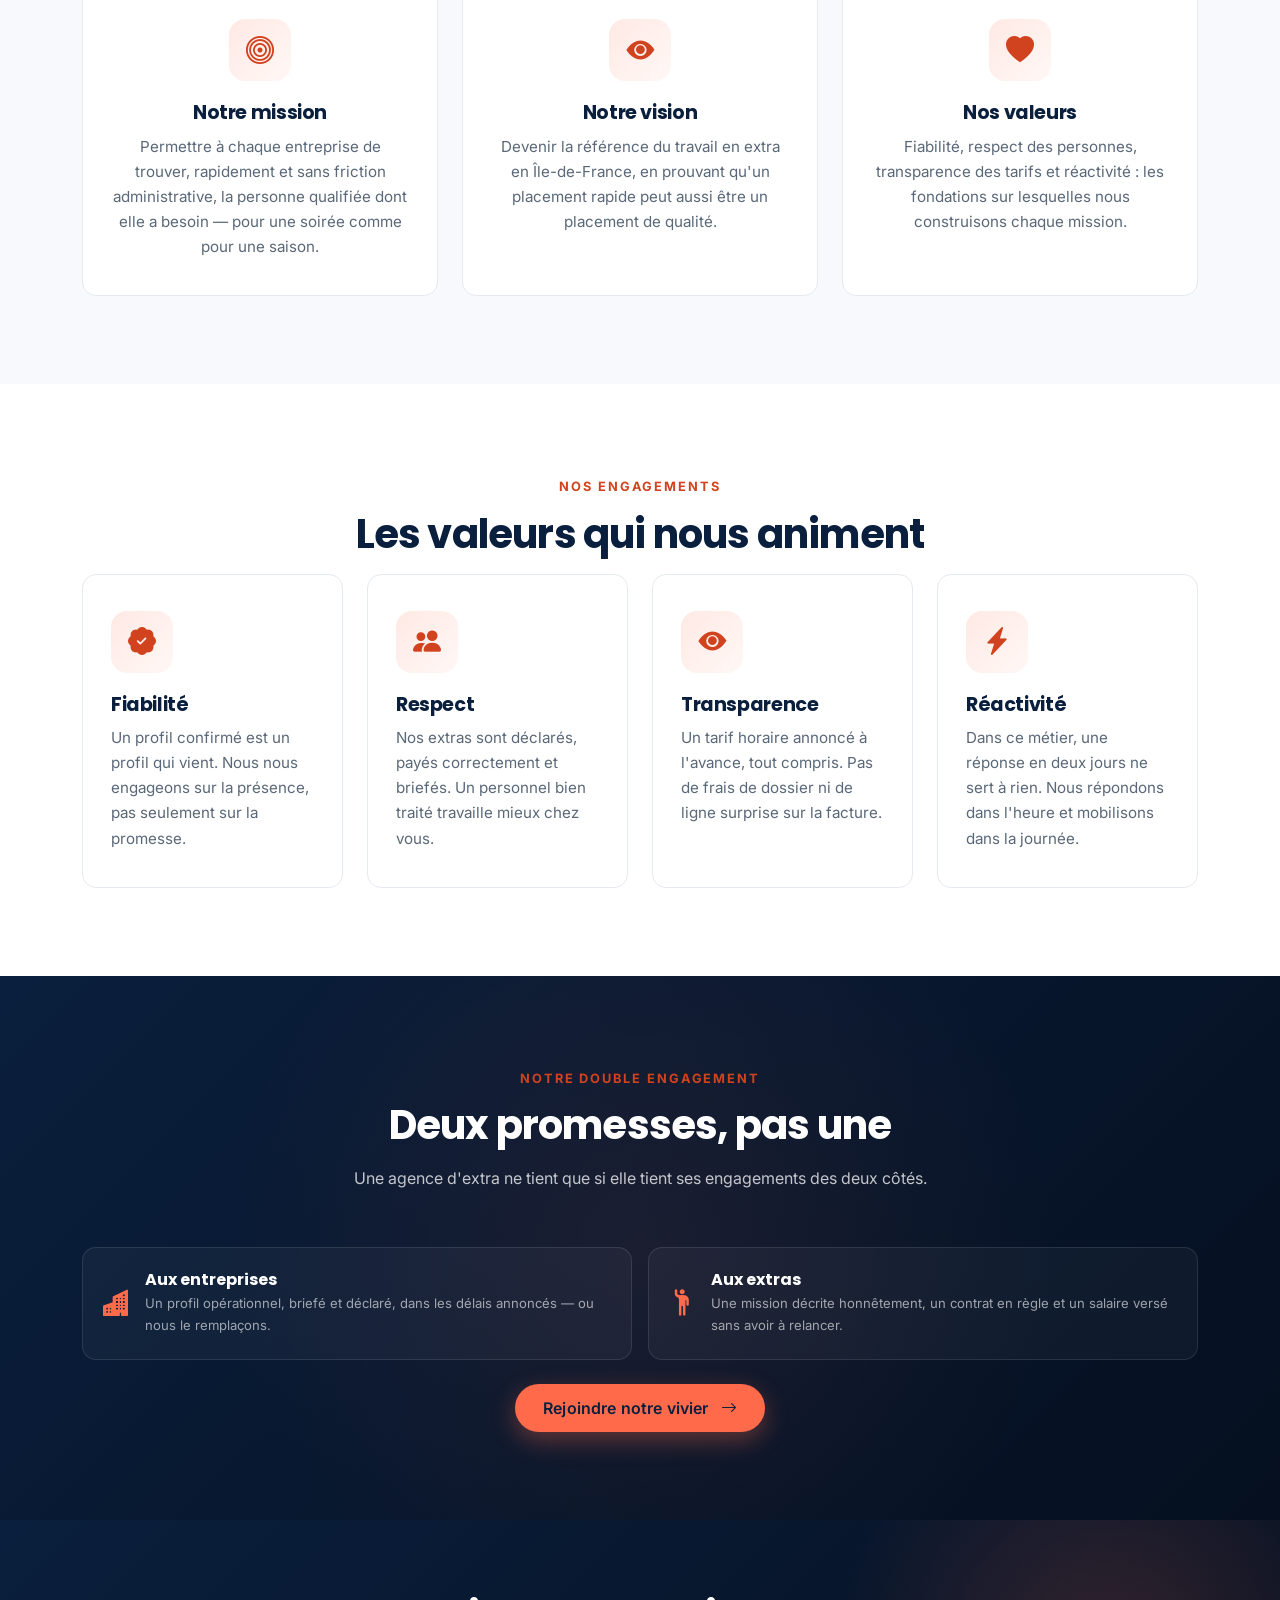
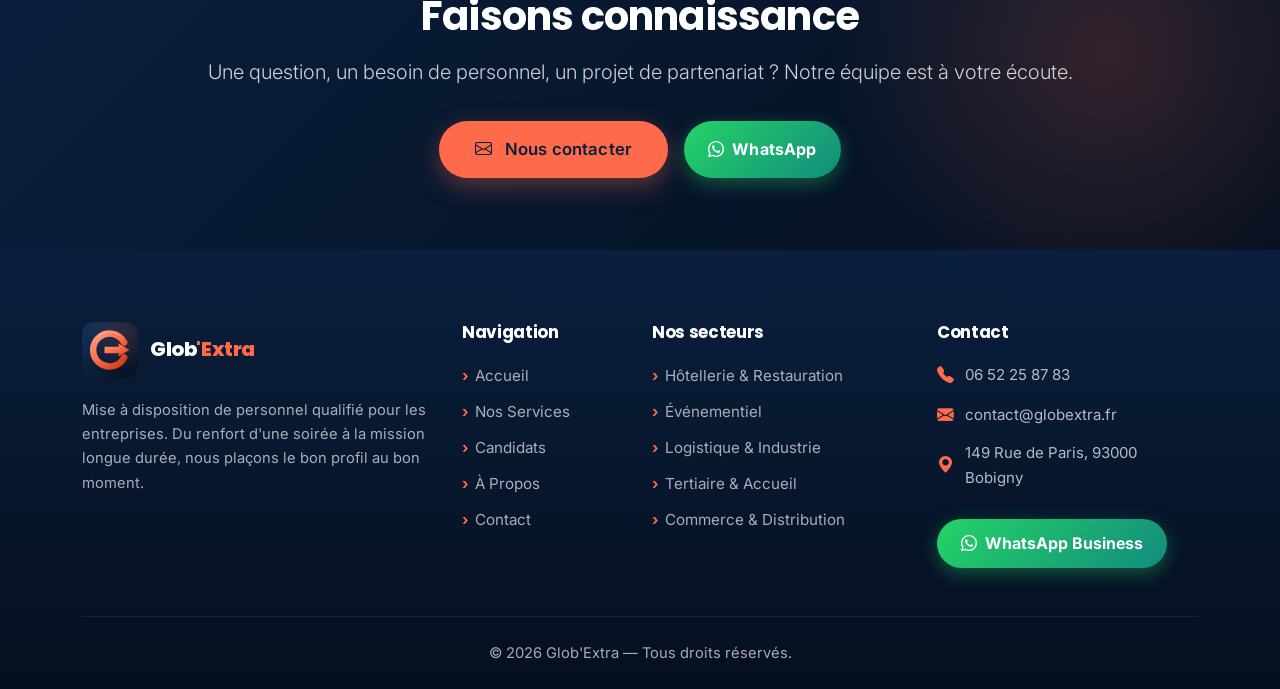
==== commit 0edf9c78: "set design" ====
--- a/about.html
+++ b/about.html
@@ -7,8 +7,8 @@
     <meta name="description" content="Glob'Extra, agence de mise à disposition de personnel qualifié basée à Bobigny. Notre approche, nos valeurs et notre engagement envers les entreprises comme envers nos extras.">
 
     <!-- Favicon -->
-    <link rel="icon" type="image/png" href="assets/images/logo.png">
-    <link rel="apple-touch-icon" href="assets/images/logo.png">
+    <link rel="icon" type="image/svg+xml" href="assets/images/logo.svg">
+    <link rel="apple-touch-icon" href="assets/images/logo.svg">
 
     <!-- Fonts -->
     <link rel="preconnect" href="https://fonts.googleapis.com">
@@ -26,7 +26,7 @@
 <nav class="navbar navbar-expand-lg fixed-top" id="mainNav">
     <div class="container">
         <a class="navbar-brand d-flex align-items-center" href="index.html">
-            <img src="assets/images/logo.png" alt="Logo" style="height: 50px;" class="me-2">
+            <img src="assets/images/logo.svg" alt="Logo" style="height: 50px;" class="me-2">
             <span>Glob<span class="brand-accent">'Extra</span></span>
         </a>
 
@@ -269,7 +269,7 @@
             <a href="contact.html" class="btn btn-accent btn-lg">
                 <i class="bi bi-envelope me-2"></i> Nous contacter
             </a>
-            <a href="https://wa.me/33745065939" target="_blank" class="btn btn-whatsapp">
+            <a href="https://wa.me/33652258783" target="_blank" class="btn btn-whatsapp">
                 <i class="bi bi-whatsapp"></i> WhatsApp
             </a>
         </div>
@@ -282,7 +282,7 @@
         <div class="row g-4">
             <div class="col-lg-4 col-md-12">
                 <div class="footer-brand">
-                    <img src="assets/images/logo.png" alt="Glob'Extra">
+                    <img src="assets/images/logo.svg" alt="Glob'Extra">
                     <span class="name">Glob<span>'Extra</span></span>
                 </div>
                 <p>Mise à disposition de personnel qualifié pour les entreprises. Du renfort d'une soirée à la mission longue durée, nous plaçons le bon profil au bon moment.</p>
@@ -314,7 +314,7 @@
                 <h5>Contact</h5>
                 <div class="footer-contact-item">
                     <i class="bi bi-telephone-fill"></i>
-                    <a href="tel:0745065939">07 45 06 59 39</a>
+                    <a href="tel:0652258783">06 52 25 87 83</a>
                 </div>
                 <div class="footer-contact-item">
                     <i class="bi bi-envelope-fill"></i>
@@ -322,9 +322,9 @@
                 </div>
                 <div class="footer-contact-item">
                     <i class="bi bi-geo-alt-fill"></i>
-                    <span>Bobigny, Île-de-France</span>
-                </div>
-                <a href="https://wa.me/33745065939" target="_blank" class="btn-whatsapp mt-3">
+                    <span>149 Rue de Paris, 93000 Bobigny</span>
+                </div>
+                <a href="https://wa.me/33652258783" target="_blank" class="btn-whatsapp mt-3">
                     <i class="bi bi-whatsapp"></i> WhatsApp Business
                 </a>
             </div>
@@ -337,7 +337,7 @@
 </footer>
 
 <!-- Floating WhatsApp -->
-<a href="https://wa.me/33745065939" target="_blank" class="whatsapp-floating" aria-label="Contactez-nous sur WhatsApp">
+<a href="https://wa.me/33652258783" target="_blank" class="whatsapp-floating" aria-label="Contactez-nous sur WhatsApp">
     <i class="bi bi-whatsapp"></i>
 </a>
 
--- a/css/style.css
+++ b/css/style.css
@@ -6,9 +6,9 @@
     --color-primary: #0a1f3d;
     --color-primary-dark: #050f1f;
     --color-primary-light: #1a3a6b;
-    --color-accent: #f5b921;
-    --color-accent-dark: #d99a0a;
-    --color-accent-light: #ffd566;
+    --color-accent: #ff6b4a;
+    --color-accent-dark: #d1431f;
+    --color-accent-light: #ff9478;
     --color-text: #1a2332;
     --color-text-light: #5a6878;
     --color-bg: #ffffff;
@@ -17,7 +17,7 @@
     --shadow-sm: 0 2px 8px rgba(10, 31, 61, 0.06);
     --shadow-md: 0 8px 24px rgba(10, 31, 61, 0.1);
     --shadow-lg: 0 16px 48px rgba(10, 31, 61, 0.15);
-    --shadow-accent: 0 8px 24px rgba(245, 185, 33, 0.35);
+    --shadow-accent: 0 8px 24px rgba(255, 107, 74, 0.35);
     --radius: 14px;
     --radius-lg: 22px;
     --transition: all 0.35s cubic-bezier(0.4, 0, 0.2, 1);
@@ -83,7 +83,7 @@
 
 .navbar-brand img {
     transition: var(--transition);
-    filter: drop-shadow(0 2px 6px rgba(245, 185, 33, 0.3));
+    filter: drop-shadow(0 2px 6px rgba(255, 107, 74, 0.3));
 }
 
 .navbar-nav .nav-link {
@@ -132,7 +132,7 @@
 .navbar .btn-accent:hover {
     background: var(--color-accent-light);
     transform: translateY(-2px);
-    box-shadow: 0 12px 28px rgba(245, 185, 33, 0.45);
+    box-shadow: 0 12px 28px rgba(255, 107, 74, 0.45);
 }
 
 .navbar-toggler {
@@ -140,7 +140,7 @@
     padding: 0.4rem 0.6rem;
 }
 
-.navbar-toggler:focus { box-shadow: 0 0 0 2px rgba(245, 185, 33, 0.4); }
+.navbar-toggler:focus { box-shadow: 0 0 0 2px rgba(255, 107, 74, 0.4); }
 
 /* ----------  BUTTONS  ---------- */
 .btn {
@@ -162,7 +162,7 @@
     background: var(--color-accent-light);
     color: var(--color-primary);
     transform: translateY(-2px);
-    box-shadow: 0 12px 30px rgba(245, 185, 33, 0.5);
+    box-shadow: 0 12px 30px rgba(255, 107, 74, 0.5);
 }
 
 .btn-outline-light-modern {
@@ -212,8 +212,8 @@
     position: absolute;
     inset: 0;
     background-image:
-        radial-gradient(circle at 20% 30%, rgba(245, 185, 33, 0.12) 0%, transparent 40%),
-        radial-gradient(circle at 80% 70%, rgba(245, 185, 33, 0.08) 0%, transparent 40%);
+        radial-gradient(circle at 20% 30%, rgba(255, 107, 74, 0.12) 0%, transparent 40%),
+        radial-gradient(circle at 80% 70%, rgba(255, 107, 74, 0.08) 0%, transparent 40%);
     pointer-events: none;
 }
 
@@ -261,8 +261,8 @@
     display: inline-flex;
     align-items: center;
     gap: 0.5rem;
-    background: rgba(245, 185, 33, 0.15);
-    border: 1px solid rgba(245, 185, 33, 0.35);
+    background: rgba(255, 107, 74, 0.15);
+    border: 1px solid rgba(255, 107, 74, 0.35);
     color: var(--color-accent-light);
     padding: 0.45rem 1.1rem;
     border-radius: 50px;
@@ -323,7 +323,7 @@
     position: absolute;
     inset: 0;
     background-image:
-        radial-gradient(circle at 30% 50%, rgba(245, 185, 33, 0.1) 0%, transparent 40%);
+        radial-gradient(circle at 30% 50%, rgba(255, 107, 74, 0.1) 0%, transparent 40%);
 }
 
 .page-header .container { position: relative; z-index: 2; }
@@ -377,7 +377,7 @@
     content: '';
     position: absolute;
     inset: 0;
-    background-image: radial-gradient(circle at 50% 50%, rgba(245, 185, 33, 0.08) 0%, transparent 60%);
+    background-image: radial-gradient(circle at 50% 50%, rgba(255, 107, 74, 0.08) 0%, transparent 60%);
 }
 
 .section-dark .container { position: relative; z-index: 2; }
@@ -458,7 +458,7 @@
     width: 62px;
     height: 62px;
     border-radius: 16px;
-    background: linear-gradient(135deg, rgba(245, 185, 33, 0.15) 0%, rgba(245, 185, 33, 0.05) 100%);
+    background: linear-gradient(135deg, rgba(255, 107, 74, 0.15) 0%, rgba(255, 107, 74, 0.05) 100%);
     display: inline-flex;
     align-items: center;
     justify-content: center;
@@ -518,7 +518,7 @@
     position: absolute;
     inset: 0;
     background-image:
-        radial-gradient(circle at 70% 30%, rgba(245, 185, 33, 0.2) 0%, transparent 50%);
+        radial-gradient(circle at 70% 30%, rgba(255, 107, 74, 0.2) 0%, transparent 50%);
 }
 
 .service-card-media i {
@@ -611,7 +611,7 @@
     content: '';
     position: absolute;
     inset: 0;
-    background: linear-gradient(135deg, transparent 60%, rgba(245, 185, 33, 0.15) 100%);
+    background: linear-gradient(135deg, transparent 60%, rgba(255, 107, 74, 0.15) 100%);
     pointer-events: none;
 }
 
@@ -676,7 +676,7 @@
 .about-list .check {
     width: 24px;
     height: 24px;
-    background: rgba(245, 185, 33, 0.15);
+    background: rgba(255, 107, 74, 0.15);
     border-radius: 50%;
     display: inline-flex;
     align-items: center;
@@ -701,7 +701,7 @@
     right: -10%;
     width: 600px;
     height: 600px;
-    background: radial-gradient(circle, rgba(245, 185, 33, 0.18) 0%, transparent 65%);
+    background: radial-gradient(circle, rgba(255, 107, 74, 0.18) 0%, transparent 65%);
 }
 
 .cta-banner .container { position: relative; z-index: 2; }
@@ -731,7 +731,7 @@
     width: 44px;
     height: 44px;
     border-radius: 12px;
-    background: linear-gradient(135deg, rgba(245, 185, 33, 0.15) 0%, rgba(245, 185, 33, 0.05) 100%);
+    background: linear-gradient(135deg, rgba(255, 107, 74, 0.15) 0%, rgba(255, 107, 74, 0.05) 100%);
     display: inline-flex;
     align-items: center;
     justify-content: center;
@@ -784,7 +784,7 @@
 
 .form-control:focus {
     border-color: var(--color-accent);
-    box-shadow: 0 0 0 4px rgba(245, 185, 33, 0.15);
+    box-shadow: 0 0 0 4px rgba(255, 107, 74, 0.15);
     background: #fff;
 }
 
@@ -1048,8 +1048,8 @@
 }
 
 .sector-tile:hover {
-    background: rgba(245, 185, 33, 0.1);
-    border-color: rgba(245, 185, 33, 0.4);
+    background: rgba(255, 107, 74, 0.1);
+    border-color: rgba(255, 107, 74, 0.4);
     transform: translateY(-4px);
 }
 
@@ -1091,8 +1091,8 @@
     position: absolute;
     inset: 0;
     background-image:
-        radial-gradient(circle at 80% 20%, rgba(245, 185, 33, 0.18) 0%, transparent 55%),
-        radial-gradient(circle at 10% 90%, rgba(245, 185, 33, 0.1) 0%, transparent 50%);
+        radial-gradient(circle at 80% 20%, rgba(255, 107, 74, 0.18) 0%, transparent 55%),
+        radial-gradient(circle at 10% 90%, rgba(255, 107, 74, 0.1) 0%, transparent 50%);
 }
 
 .about-visual-grid {
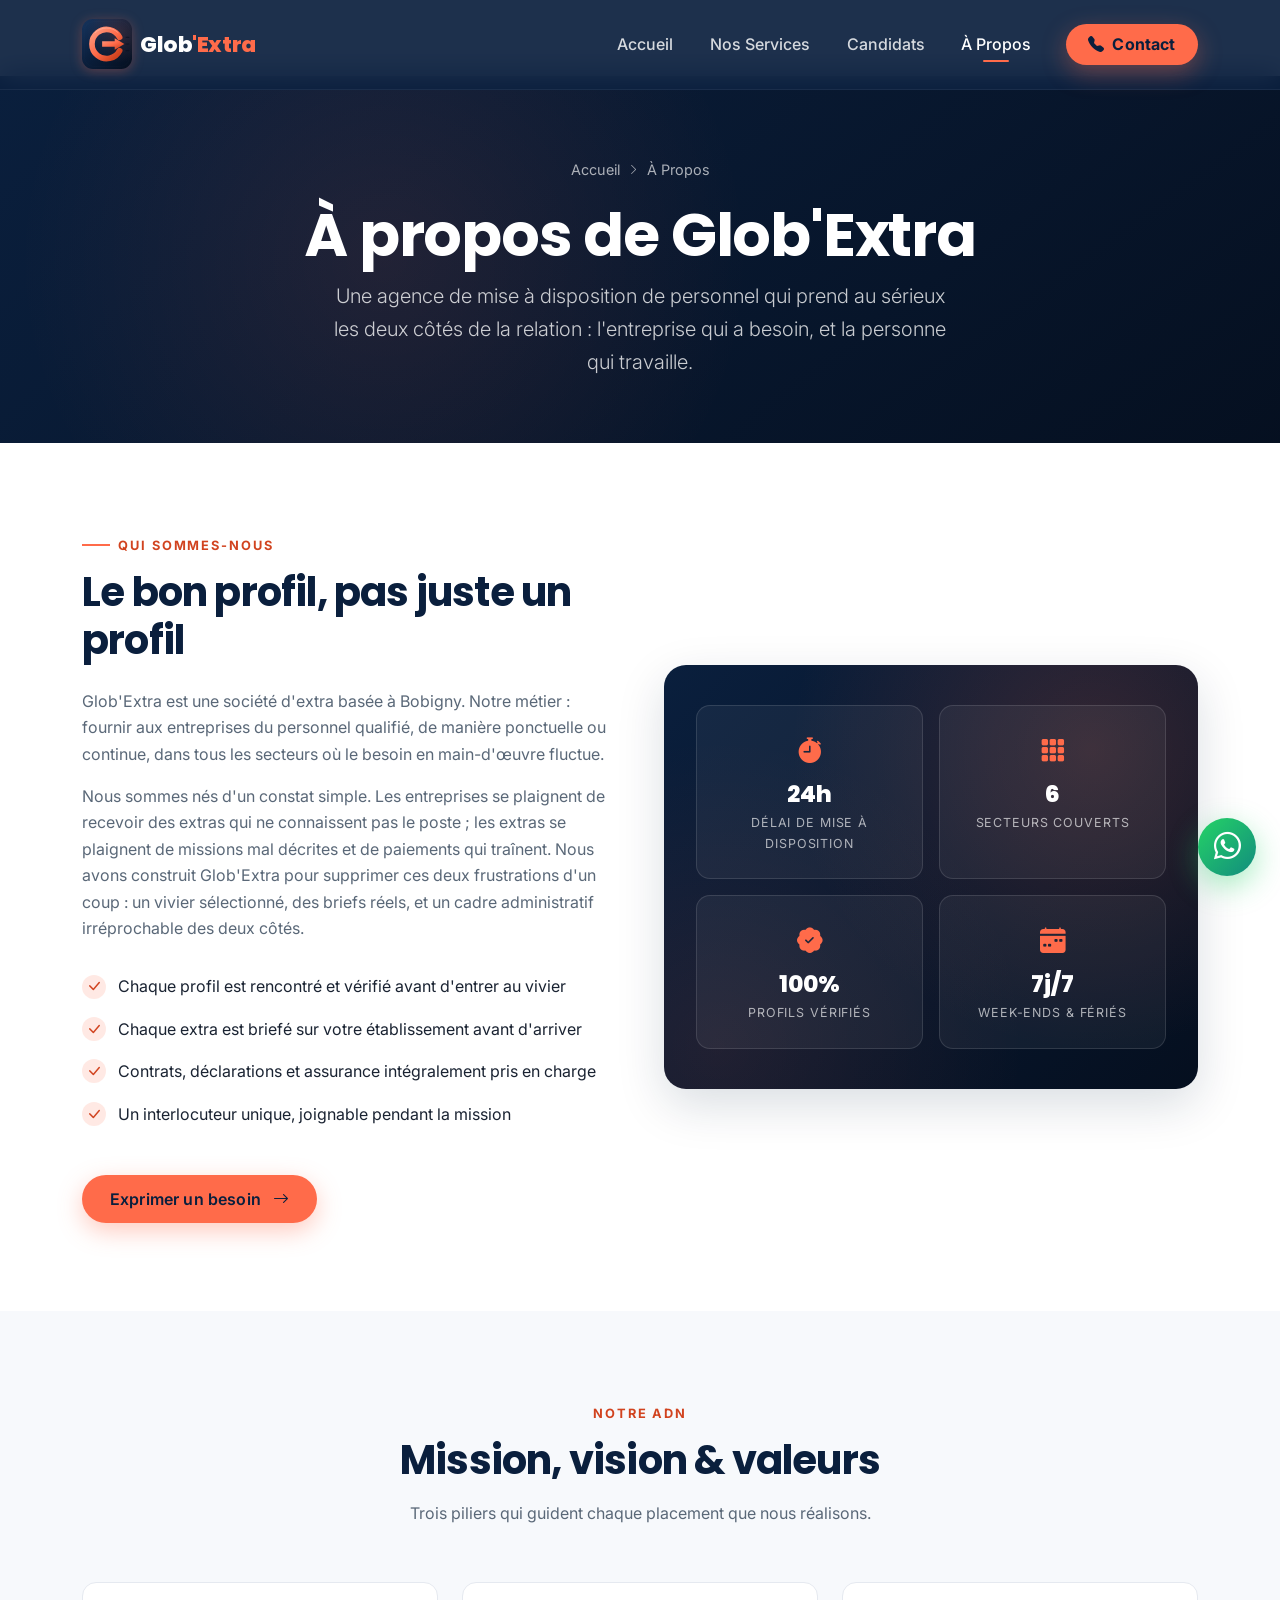
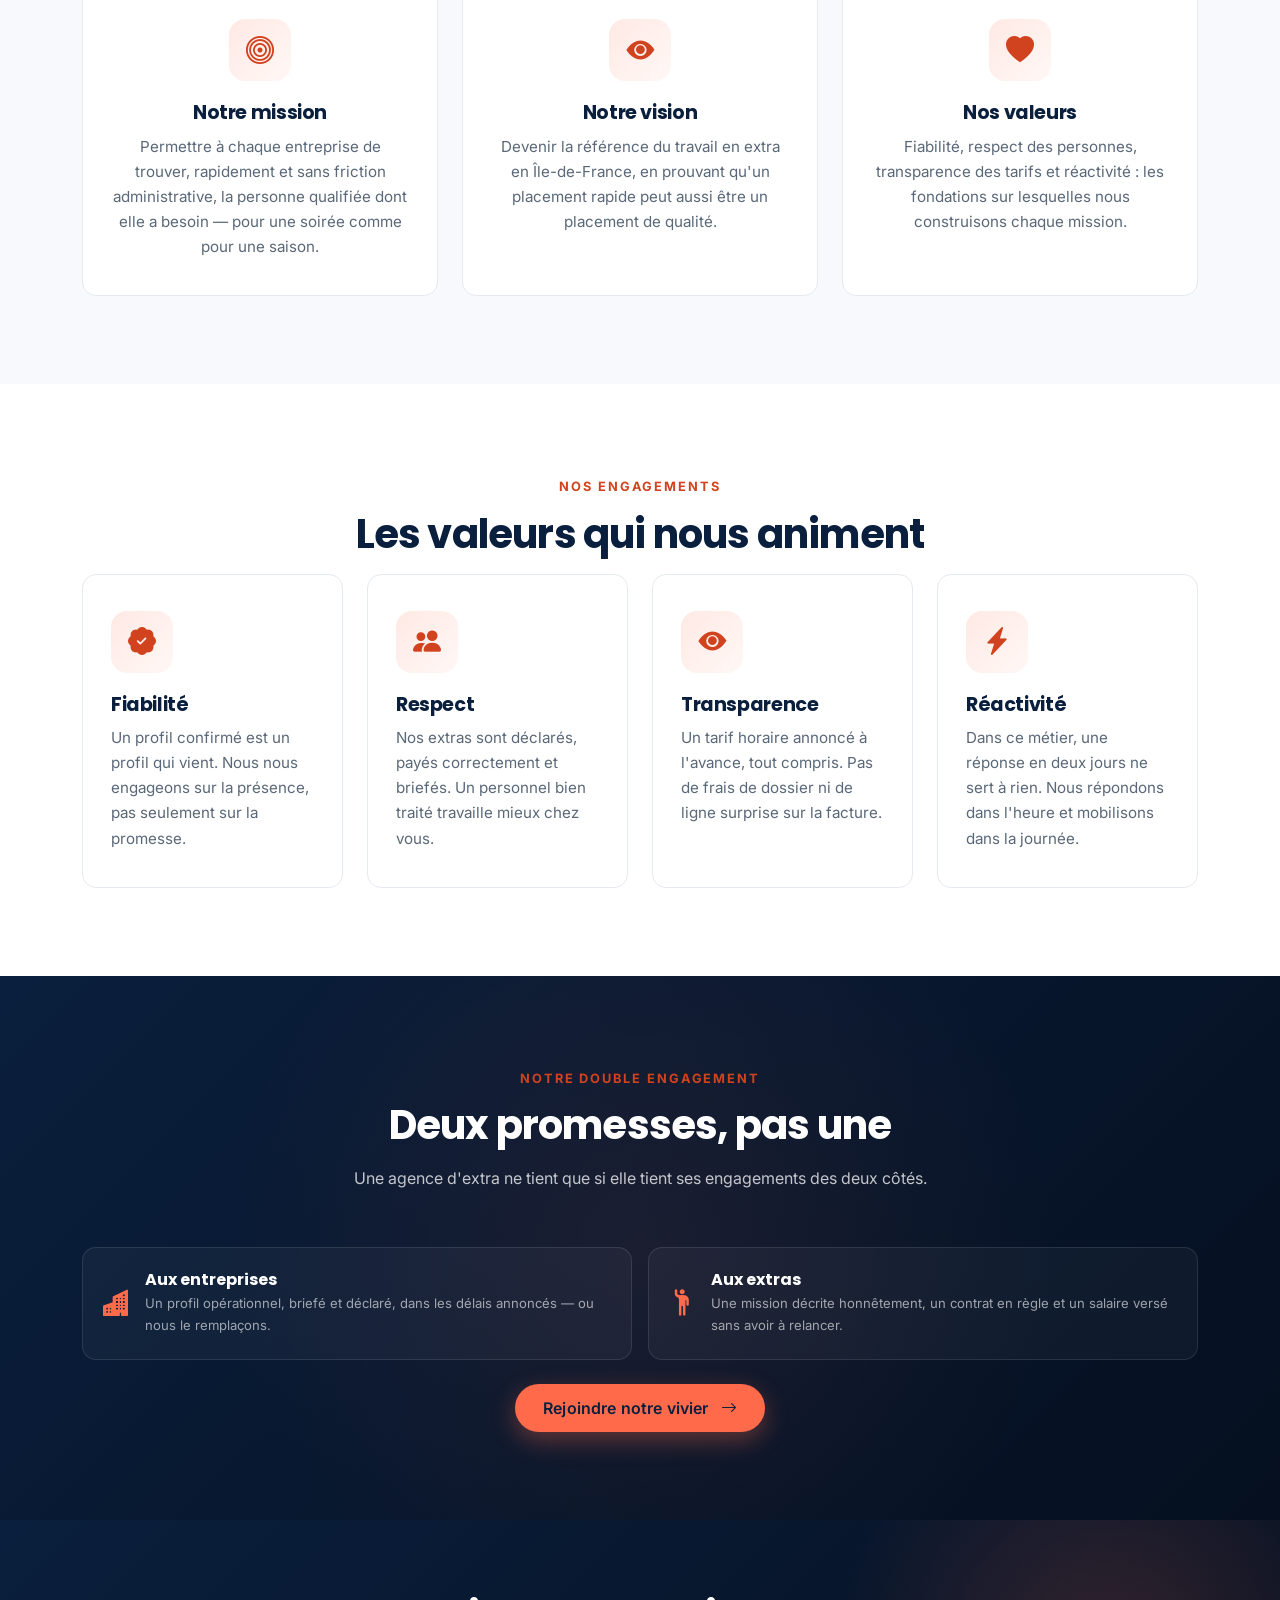
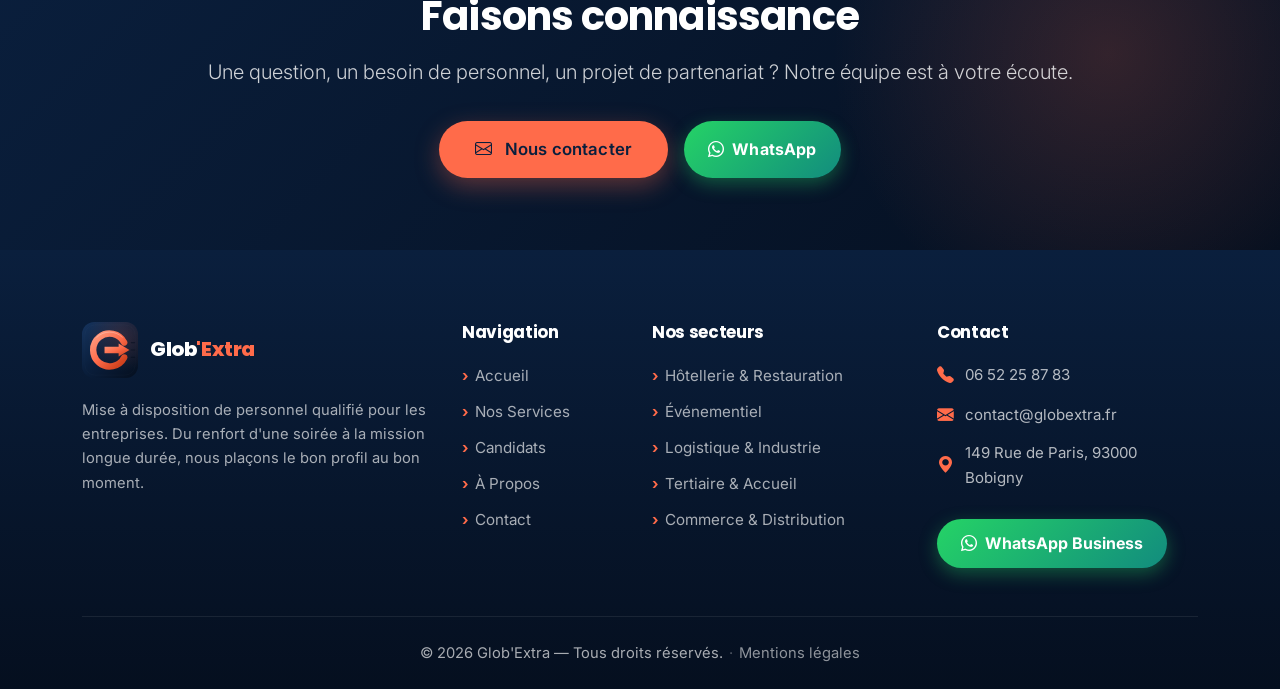
==== commit cf71f434: "adding mention legale's page" ====
--- a/about.html
+++ b/about.html
@@ -331,7 +331,7 @@
         </div>
 
         <div class="footer-bottom">
-            <p class="mb-0">&copy; 2026 Glob'Extra — Tous droits réservés.</p>
+            <p class="mb-0">&copy; 2026 Glob'Extra — Tous droits réservés. <span class="sep">·</span> <a href="mentions-legales.html">Mentions légales</a></p>
         </div>
     </div>
 </footer>
--- a/css/style.css
+++ b/css/style.css
@@ -1002,6 +1002,33 @@
 
 .footer-bottom .heart { color: var(--color-accent); }
 
+.footer-bottom .sep { opacity: 0.45; margin: 0 0.15rem; }
+
+.footer-bottom a {
+    color: rgba(255, 255, 255, 0.55);
+    text-decoration: none;
+}
+
+.footer-bottom a:hover { color: var(--color-accent); }
+
+/* ----------  PAGE LÉGALE  ---------- */
+.legal-body h2 {
+    font-size: 1.35rem;
+    margin-top: 2.5rem;
+    margin-bottom: 0.85rem;
+}
+
+.legal-body h2:first-child { margin-top: 0; }
+
+.legal-body p,
+.legal-body li { color: var(--color-text-light); }
+
+.legal-body ul { padding-left: 1.25rem; }
+
+.legal-body li { margin-bottom: 0.35rem; }
+
+.legal-body a { color: var(--color-accent-dark); }
+
 /* ----------  FLOATING WHATSAPP  ---------- */
 .whatsapp-floating {
     position: fixed;
